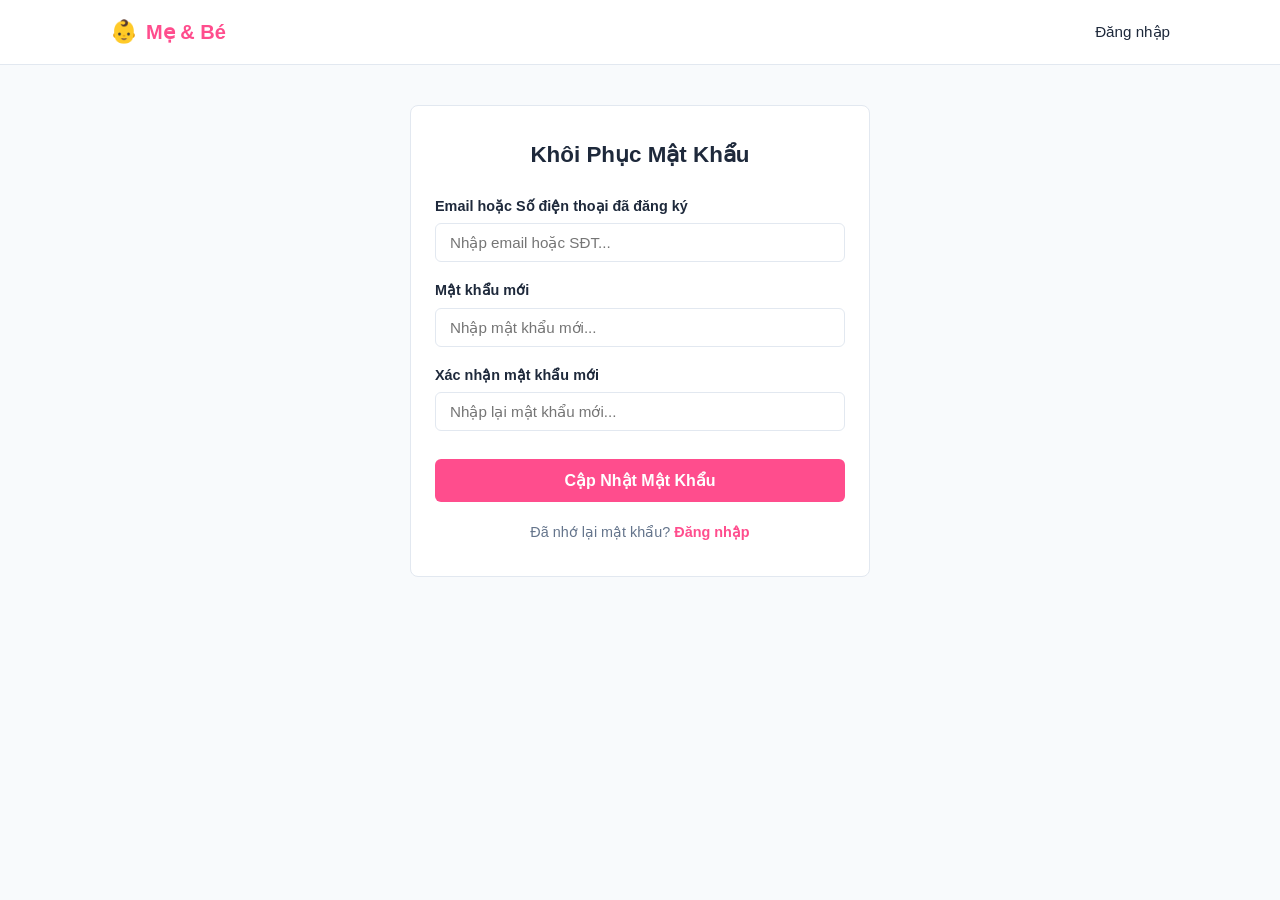
==== src/html/html-dangki-dangnhap/forgot-password.html @ 2bc08a85 "Hoan thien chuc nang dang ki tai khoan, dang nhap va quen mat khau" ====
<!DOCTYPE html>
<html lang="vi">
<head>
    <meta charset="UTF-8">
    <meta name="viewport" content="width=device-width, initial-scale=1.0">
    <title>Quên Mật Khẩu - Mẹ & Bé</title>
    <link rel="stylesheet" href="../../css/css-dangki-dangnhap/auth.css">
</head>
<body>

    <header class="header">
        <div class="header-container">
            <a href="login.html" class="logo">
                <span class="logo-icon">👶</span>
                <span class="logo-text">Mẹ & Bé</span>
            </a>
            
            <nav class="nav">
                <a href="login.html" class="nav-link">Đăng nhập</a>
            </nav>
        </div>
    </header>

    <main class="container">
        <section class="card auth-card">
            <h1 class="page-title">Khôi Phục Mật Khẩu</h1>

            <form id="forgot-form">
                <div class="form-group">
                    <label for="forgot-email" class="form-label">Email hoặc Số điện thoại đã đăng ký</label>
                    <input type="text" id="forgot-email" class="form-input" placeholder="Nhập email hoặc SĐT..." required>
                </div>

                <div class="form-group">
                    <label for="new-password" class="form-label">Mật khẩu mới</label>
                    <input type="password" id="new-password" class="form-input" placeholder="Nhập mật khẩu mới..." required>
                </div>

                <div class="form-group">
                    <label for="confirm-new-password" class="form-label">Xác nhận mật khẩu mới</label>
                    <input type="password" id="confirm-new-password" class="form-input" placeholder="Nhập lại mật khẩu mới..." required>
                </div>

                <div id="forgot-error" class="error-message"></div>

                <button type="submit" class="btn-primary">Cập Nhật Mật Khẩu</button>
            </form>

            <div class="auth-footer">
                <p>Đã nhớ lại mật khẩu? <a href="login.html" class="auth-link">Đăng nhập</a></p>
            </div>
        </section>
    </main>

    <script src="../../js/js-dangki-dangnhap/auth.js"></script>
</body>
</html>
---- src/css/css-dangki-dangnhap/auth.css ----
:root {
    --primary: #ff4d8d;
    --primary-hover: #e03a75;
    --text-main: #1e293b;
    --text-muted: #64748b;
    --bg-body: #f8fafc;
    --card-bg: #ffffff;
    --border-color: #e2e8f0;
    --error-color: #ef4444;
}

* {
    margin: 0;
    padding: 0;
    box-sizing: border-box;
}

body {
    font-family: -apple-system, BlinkMacSystemFont, "Segoe UI", Roboto, sans-serif;
    background-color: var(--bg-body);
    color: var(--text-main);
    line-height: 1.5;
}

.header {
    background-color: var(--card-bg);
    border-bottom: 1px solid var(--border-color);
    position: sticky;
    top: 0;
    z-index: 100;
}

.header-container {
    max-width: 1100px;
    margin: 0 auto;
    padding: 0 20px;
    height: 64px;
    display: flex;
    align-items: center;
    justify-content: space-between;
}

.logo {
    display: flex;
    align-items: center;
    gap: 8px;
    text-decoration: none;
}

.logo-icon {
    font-size: 1.4rem;
}

.logo-text {
    font-size: 1.25rem;
    font-weight: 700;
    color: var(--primary);
}

.nav {
    display: flex;
    align-items: center;
    gap: 20px;
}

.nav-link {
    text-decoration: none;
    color: var(--text-main);
    font-size: 0.95rem;
    font-weight: 500;
    transition: color 0.2s ease;
}

.nav-link:hover {
    color: var(--primary);
}

.container {
    max-width: 500px;
    margin: 40px auto;
    padding: 0 20px;
}

.card {
    background-color: var(--card-bg);
    border: 1px solid var(--border-color);
    border-radius: 8px;
    padding: 32px 24px;
}

.page-title {
    font-size: 1.4rem;
    font-weight: 700;
    color: var(--text-main);
    margin-bottom: 24px;
    text-align: center;
}

.form-group {
    margin-bottom: 18px;
}

.form-label {
    display: block;
    font-size: 0.9rem;
    font-weight: 600;
    color: var(--text-main);
    margin-bottom: 6px;
}

.form-input, .form-select {
    width: 100%;
    padding: 10px 14px;
    font-size: 0.95rem;
    border: 1px solid var(--border-color);
    border-radius: 6px;
    outline: none;
    transition: border-color 0.2s ease;
}

.form-input:focus, .form-select:focus {
    border-color: var(--primary);
}

.btn-primary {
    width: 100%;
    padding: 12px;
    background-color: var(--primary);
    color: #ffffff;
    border: none;
    border-radius: 6px;
    font-size: 1rem;
    font-weight: 600;
    cursor: pointer;
    margin-top: 10px;
    transition: background-color 0.2s ease;
}

.btn-primary:hover {
    background-color: var(--primary-hover);
}

.error-message {
    color: var(--error-color);
    font-size: 0.85rem;
    margin-bottom: 12px;
    display: none;
}

.auth-footer {
    margin-top: 20px;
    text-align: center;
    font-size: 0.9rem;
    color: var(--text-muted);
}

.auth-link {
    color: var(--primary);
    text-decoration: none;
    font-weight: 600;
}

.auth-link:hover {
    text-decoration: underline;
}
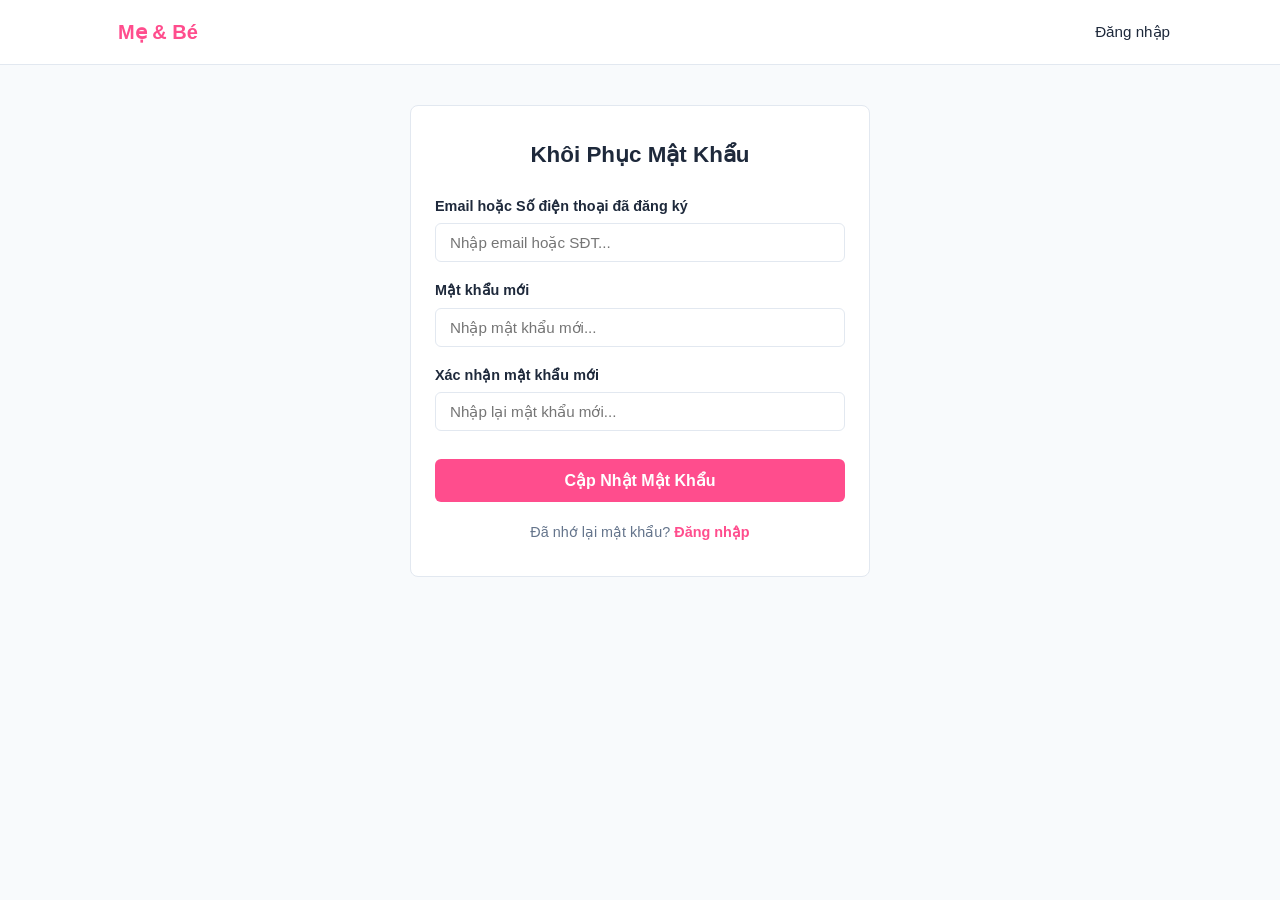
==== commit 68dee1f9: "cap nhat tinh nang nhap thong tin khach hang, dv" ====
--- a/src/html/html-dangki-dangnhap/forgot-password.html
+++ b/src/html/html-dangki-dangnhap/forgot-password.html
@@ -11,7 +11,7 @@
     <header class="header">
         <div class="header-container">
             <a href="login.html" class="logo">
-                <span class="logo-icon">👶</span>
+                <span class="logo-icon"></span>
                 <span class="logo-text">Mẹ & Bé</span>
             </a>
             
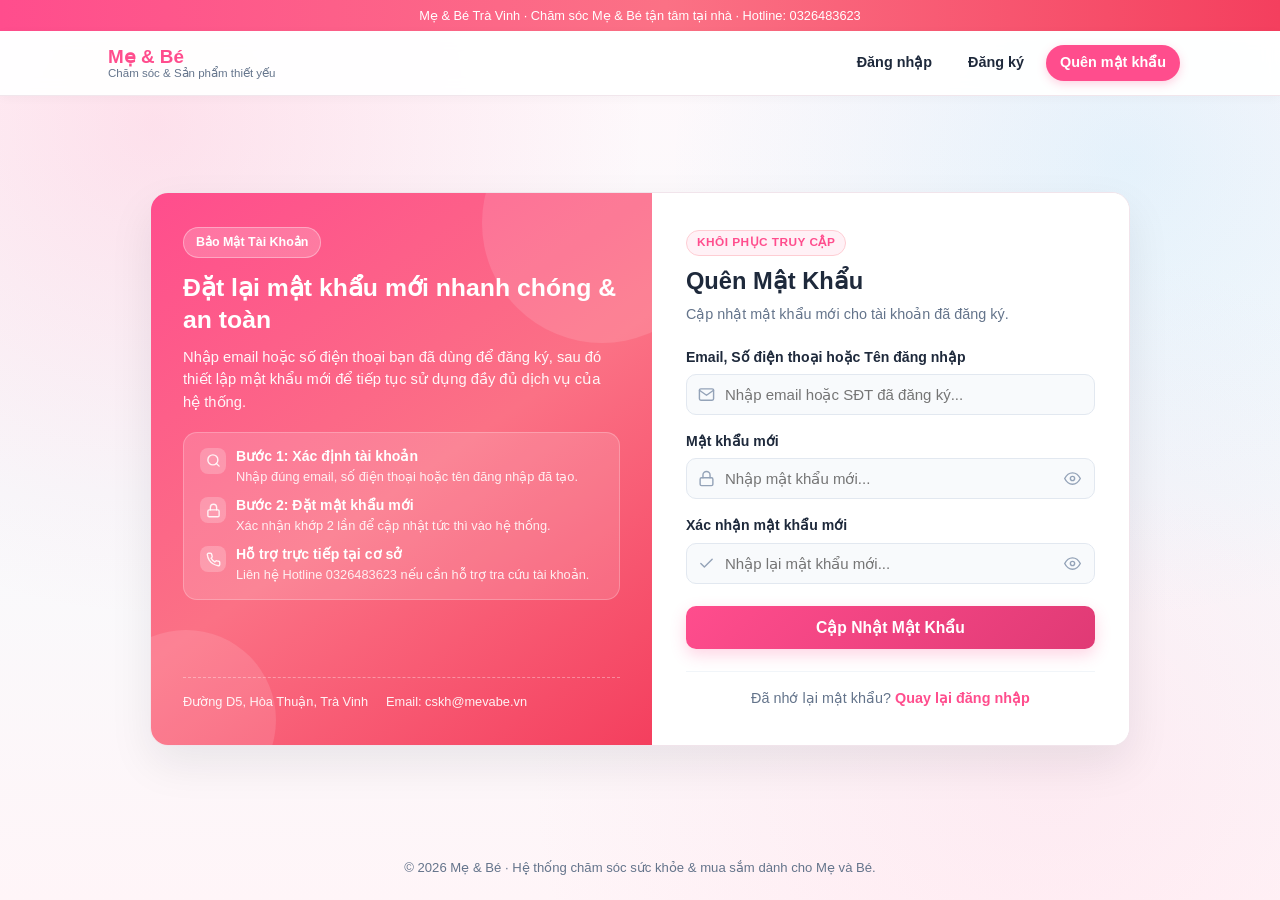
==== commit dc14c7ce: "update full chuc nang cho chu co so,toi uu hoa giao dien cua web" ====
--- a/src/html/html-dangki-dangnhap/forgot-password.html
+++ b/src/html/html-dangki-dangnhap/forgot-password.html
@@ -3,55 +3,169 @@
 <head>
     <meta charset="UTF-8">
     <meta name="viewport" content="width=device-width, initial-scale=1.0">
-    <title>Quên Mật Khẩu - Mẹ & Bé</title>
+    <title>Quên Mật Khẩu - Mẹ &amp; Bé</title>
     <link rel="stylesheet" href="../../css/css-dangki-dangnhap/auth.css">
+    <link rel="stylesheet" href="../../css/app-ui.css">
 </head>
 <body>
+
+    <div class="auth-top-strip">
+        Mẹ &amp; Bé Trà Vinh · Chăm sóc Mẹ &amp; Bé tận tâm tại nhà · Hotline: 0326483623
+    </div>
 
     <header class="header">
         <div class="header-container">
             <a href="login.html" class="logo">
                 <span class="logo-icon"></span>
-                <span class="logo-text">Mẹ & Bé</span>
+                <span class="logo-text-group">
+                    <span class="logo-text">Mẹ &amp; Bé</span>
+                    <span class="logo-sub">Chăm sóc &amp; Sản phẩm thiết yếu</span>
+                </span>
             </a>
-            
+
             <nav class="nav">
                 <a href="login.html" class="nav-link">Đăng nhập</a>
+                <a href="register.html" class="nav-link">Đăng ký</a>
+                <a href="forgot-password.html" class="nav-link active">Quên mật khẩu</a>
             </nav>
         </div>
     </header>
 
-    <main class="container">
-        <section class="card auth-card">
-            <h1 class="page-title">Khôi Phục Mật Khẩu</h1>
+    <main class="auth-main">
+        <div class="auth-shell">
+            <aside class="auth-showcase">
+                <div class="auth-showcase-top">
+                    <span class="showcase-pill">Bảo Mật Tài Khoản</span>
+                    <h2 class="showcase-title">Đặt lại mật khẩu mới nhanh chóng &amp; an toàn</h2>
+                    <p class="showcase-desc">
+                        Nhập email hoặc số điện thoại bạn đã dùng để đăng ký, sau đó thiết lập mật khẩu mới để tiếp tục sử dụng đầy đủ dịch vụ của hệ thống.
+                    </p>
 
-            <form id="forgot-form">
-                <div class="form-group">
-                    <label for="forgot-email" class="form-label">Email hoặc Số điện thoại đã đăng ký</label>
-                    <input type="text" id="forgot-email" class="form-input" placeholder="Nhập email hoặc SĐT..." required>
+                    <div class="showcase-illustration">
+                        <div class="showcase-feature">
+                            <span class="showcase-feature-icon" aria-hidden="true">
+                                <svg viewBox="0 0 24 24" width="15" height="15" fill="none" stroke="currentColor" stroke-width="2.2" stroke-linecap="round" stroke-linejoin="round">
+                                    <circle cx="11" cy="11" r="8"></circle>
+                                    <line x1="21" y1="21" x2="16.65" y2="16.65"></line>
+                                </svg>
+                            </span>
+                            <div>
+                                <strong>Bước 1: Xác định tài khoản</strong>
+                                <span>Nhập đúng email, số điện thoại hoặc tên đăng nhập đã tạo.</span>
+                            </div>
+                        </div>
+                        <div class="showcase-feature">
+                            <span class="showcase-feature-icon" aria-hidden="true">
+                                <svg viewBox="0 0 24 24" width="15" height="15" fill="none" stroke="currentColor" stroke-width="2.2" stroke-linecap="round" stroke-linejoin="round">
+                                    <rect x="3" y="11" width="18" height="11" rx="2" ry="2"></rect>
+                                    <path d="M7 11V7a5 5 0 0 1 10 0v4"></path>
+                                </svg>
+                            </span>
+                            <div>
+                                <strong>Bước 2: Đặt mật khẩu mới</strong>
+                                <span>Xác nhận khớp 2 lần để cập nhật tức thì vào hệ thống.</span>
+                            </div>
+                        </div>
+                        <div class="showcase-feature">
+                            <span class="showcase-feature-icon" aria-hidden="true">
+                                <svg viewBox="0 0 24 24" width="15" height="15" fill="none" stroke="currentColor" stroke-width="2.2" stroke-linecap="round" stroke-linejoin="round">
+                                    <path d="M22 16.92v3a2 2 0 0 1-2.18 2 19.79 19.79 0 0 1-8.63-3.07 19.5 19.5 0 0 1-6-6 19.79 19.79 0 0 1-3.07-8.67A2 2 0 0 1 4.11 2h3a2 2 0 0 1 2 1.72 12.84 12.84 0 0 0 .7 2.81 2 2 0 0 1-.45 2.11L8.09 9.91a16 16 0 0 0 6 6l1.27-1.27a2 2 0 0 1 2.11-.45 12.84 12.84 0 0 0 2.81.7A2 2 0 0 1 22 16.92z"></path>
+                                </svg>
+                            </span>
+                            <div>
+                                <strong>Hỗ trợ trực tiếp tại cơ sở</strong>
+                                <span>Liên hệ Hotline 0326483623 nếu cần hỗ trợ tra cứu tài khoản.</span>
+                            </div>
+                        </div>
+                    </div>
                 </div>
 
-                <div class="form-group">
-                    <label for="new-password" class="form-label">Mật khẩu mới</label>
-                    <input type="password" id="new-password" class="form-input" placeholder="Nhập mật khẩu mới..." required>
+                <div class="auth-showcase-bottom">
+                    <div class="showcase-contact">
+                        <span>Đường D5, Hòa Thuận, Trà Vinh</span>
+                        <span>Email: cskh@mevabe.vn</span>
+                    </div>
+                </div>
+            </aside>
+
+            <section class="auth-form-panel">
+                <div class="auth-form-header">
+                    <span class="auth-badge">Khôi phục truy cập</span>
+                    <h1 class="page-title">Quên Mật Khẩu</h1>
+                    <p class="page-subtitle">Cập nhật mật khẩu mới cho tài khoản đã đăng ký.</p>
                 </div>
 
-                <div class="form-group">
-                    <label for="confirm-new-password" class="form-label">Xác nhận mật khẩu mới</label>
-                    <input type="password" id="confirm-new-password" class="form-input" placeholder="Nhập lại mật khẩu mới..." required>
+                <form id="forgot-form">
+                    <div class="form-group">
+                        <label for="forgot-email" class="form-label">Email, Số điện thoại hoặc Tên đăng nhập</label>
+                        <div class="input-wrap">
+                            <span class="input-icon" aria-hidden="true">
+                                <svg viewBox="0 0 24 24" width="17" height="17" fill="none" stroke="currentColor" stroke-width="2" stroke-linecap="round" stroke-linejoin="round">
+                                    <path d="M4 4h16c1.1 0 2 .9 2 2v12c0 1.1-.9 2-2 2H4c-1.1 0-2-.9-2-2V6c0-1.1.9-2 2-2z"></path>
+                                    <polyline points="22,6 12,13 2,6"></polyline>
+                                </svg>
+                            </span>
+                            <input type="text" id="forgot-email" class="form-input" placeholder="Nhập email hoặc SĐT đã đăng ký..." required>
+                        </div>
+                    </div>
+
+                    <div class="form-group">
+                        <label for="new-password" class="form-label">Mật khẩu mới</label>
+                        <div class="input-wrap has-toggle">
+                            <span class="input-icon" aria-hidden="true">
+                                <svg viewBox="0 0 24 24" width="17" height="17" fill="none" stroke="currentColor" stroke-width="2" stroke-linecap="round" stroke-linejoin="round">
+                                    <rect x="3" y="11" width="18" height="11" rx="2" ry="2"></rect>
+                                    <path d="M7 11V7a5 5 0 0 1 10 0v4"></path>
+                                </svg>
+                            </span>
+                            <input type="password" id="new-password" class="form-input" placeholder="Nhập mật khẩu mới..." required>
+                            <button type="button" class="btn-toggle-pw" data-target="new-password" aria-label="Hiện mật khẩu" title="Hiện mật khẩu">
+                                <svg viewBox="0 0 24 24" width="17" height="17" fill="none" stroke="currentColor" stroke-width="2" stroke-linecap="round" stroke-linejoin="round">
+                                    <path d="M1 12s4-8 11-8 11 8 11 8-4 8-11 8-11-8-11-8z"></path>
+                                    <circle cx="12" cy="12" r="3"></circle>
+                                </svg>
+                            </button>
+                        </div>
+                    </div>
+
+                    <div class="form-group">
+                        <label for="confirm-new-password" class="form-label">Xác nhận mật khẩu mới</label>
+                        <div class="input-wrap has-toggle">
+                            <span class="input-icon" aria-hidden="true">
+                                <svg viewBox="0 0 24 24" width="17" height="17" fill="none" stroke="currentColor" stroke-width="2" stroke-linecap="round" stroke-linejoin="round">
+                                    <polyline points="20 6 9 17 4 12"></polyline>
+                                </svg>
+                            </span>
+                            <input type="password" id="confirm-new-password" class="form-input" placeholder="Nhập lại mật khẩu mới..." required>
+                            <button type="button" class="btn-toggle-pw" data-target="confirm-new-password" aria-label="Hiện mật khẩu" title="Hiện mật khẩu">
+                                <svg viewBox="0 0 24 24" width="17" height="17" fill="none" stroke="currentColor" stroke-width="2" stroke-linecap="round" stroke-linejoin="round">
+                                    <path d="M1 12s4-8 11-8 11 8 11 8-4 8-11 8-11-8-11-8z"></path>
+                                    <circle cx="12" cy="12" r="3"></circle>
+                                </svg>
+                            </button>
+                        </div>
+                    </div>
+
+                    <div id="forgot-error" class="error-message"></div>
+
+                    <button type="submit" class="btn-primary">Cập Nhật Mật Khẩu</button>
+                </form>
+
+                <div class="auth-divider"></div>
+
+                <div class="auth-footer">
+                    <p>Đã nhớ lại mật khẩu? <a href="login.html" class="auth-link">Quay lại đăng nhập</a></p>
                 </div>
-
-                <div id="forgot-error" class="error-message"></div>
-
-                <button type="submit" class="btn-primary">Cập Nhật Mật Khẩu</button>
-            </form>
-
-            <div class="auth-footer">
-                <p>Đã nhớ lại mật khẩu? <a href="login.html" class="auth-link">Đăng nhập</a></p>
-            </div>
-        </section>
+            </section>
+        </div>
     </main>
 
+    <footer class="auth-site-footer">
+        © 2026 Mẹ &amp; Bé · Hệ thống chăm sóc sức khỏe &amp; mua sắm dành cho Mẹ và Bé.
+    </footer>
+
+    <script src="../../js/app-ui.js"></script>
+    <script src="../../js/app-data.js"></script>
     <script src="../../js/js-dangki-dangnhap/auth.js"></script>
 </body>
-</html>+</html>
--- a/src/css/css-dangki-dangnhap/auth.css
+++ b/src/css/css-dangki-dangnhap/auth.css
@@ -1,12 +1,13 @@
 :root {
     --primary: #ff4d8d;
     --primary-hover: #e03a75;
+    --primary-soft: #fff1f6;
     --text-main: #1e293b;
     --text-muted: #64748b;
-    --bg-body: #f8fafc;
+    --bg-body: #fff7fa;
     --card-bg: #ffffff;
     --border-color: #e2e8f0;
-    --error-color: #ef4444;
+    --error-color: #dc2626;
 }
 
 * {
@@ -17,138 +18,411 @@
 
 body {
     font-family: -apple-system, BlinkMacSystemFont, "Segoe UI", Roboto, sans-serif;
-    background-color: var(--bg-body);
+    background:
+        radial-gradient(circle at 12% 14%, rgba(255, 77, 141, 0.14) 0%, transparent 36%),
+        radial-gradient(circle at 88% 18%, rgba(56, 189, 248, 0.12) 0%, transparent 34%),
+        radial-gradient(circle at 82% 85%, rgba(255, 182, 210, 0.18) 0%, transparent 40%),
+        linear-gradient(180deg, #fff8fb 0%, #f8fafc 55%, #fff5f8 100%);
     color: var(--text-main);
     line-height: 1.5;
-}
-
+    min-height: 100vh;
+    display: flex;
+    flex-direction: column;
+}
+
+/* Thanh thông tin đầu trang */
+.auth-top-strip {
+    background: linear-gradient(90deg, #ff4d8d 0%, #fb7185 52%, #f43f5e 100%);
+    color: #ffffff;
+    font-size: 0.8rem;
+    font-weight: 500;
+    text-align: center;
+    padding: 6px 16px;
+}
+
+/* Header */
 .header {
-    background-color: var(--card-bg);
-    border-bottom: 1px solid var(--border-color);
+    background-color: rgba(255, 255, 255, 0.94);
+    backdrop-filter: blur(8px);
+    border-bottom: 1px solid #f1e6ec;
     position: sticky;
     top: 0;
     z-index: 100;
+    box-shadow: 0 2px 10px rgba(15, 23, 42, 0.03);
 }
 
 .header-container {
-    max-width: 1100px;
+    max-width: 1120px;
     margin: 0 auto;
     padding: 0 20px;
     height: 64px;
     display: flex;
     align-items: center;
     justify-content: space-between;
+    gap: 16px;
 }
 
 .logo {
-    display: flex;
+    display: inline-flex;
     align-items: center;
     gap: 8px;
     text-decoration: none;
 }
 
-.logo-icon {
-    font-size: 1.4rem;
+.logo-text-group {
+    display: flex;
+    flex-direction: column;
+    line-height: 1.15;
 }
 
 .logo-text {
-    font-size: 1.25rem;
-    font-weight: 700;
-    color: var(--primary);
+    font-size: 1.18rem;
+    font-weight: 800;
+    color: var(--primary);
+}
+
+.logo-sub {
+    font-size: 0.72rem;
+    color: var(--text-muted);
+    font-weight: 500;
 }
 
 .nav {
     display: flex;
     align-items: center;
-    gap: 20px;
+    gap: 8px;
 }
 
 .nav-link {
     text-decoration: none;
     color: var(--text-main);
-    font-size: 0.95rem;
-    font-weight: 500;
-    transition: color 0.2s ease;
+    font-size: 0.9rem;
+    font-weight: 600;
+    padding: 7px 14px;
+    border-radius: 999px;
+    transition: all 0.2s ease;
 }
 
 .nav-link:hover {
     color: var(--primary);
-}
-
-.container {
-    max-width: 500px;
-    margin: 40px auto;
-    padding: 0 20px;
-}
-
-.card {
+    background-color: var(--primary-soft);
+}
+
+.nav-link.active {
+    background-color: var(--primary);
+    color: #ffffff;
+    box-shadow: 0 3px 10px rgba(255, 77, 141, 0.25);
+}
+
+/* Main Split Layout */
+.auth-main {
+    flex: 1;
+    display: flex;
+    align-items: center;
+    justify-content: center;
+    padding: 32px 20px;
+}
+
+.auth-shell {
+    width: 100%;
+    max-width: 980px;
+    display: grid;
+    grid-template-columns: 1.05fr 1fr;
     background-color: var(--card-bg);
-    border: 1px solid var(--border-color);
+    border: 1px solid #f1e4eb;
+    border-radius: 18px;
+    overflow: hidden;
+    box-shadow: 0 18px 44px rgba(15, 23, 42, 0.08);
+}
+
+/* Left Brand Showcase Panel */
+.auth-showcase {
+    background: linear-gradient(145deg, #ff4d8d 0%, #fb7185 52%, #f43f5e 100%);
+    color: #ffffff;
+    padding: 34px 32px;
+    display: flex;
+    flex-direction: column;
+    justify-content: space-between;
+    gap: 22px;
+    position: relative;
+    overflow: hidden;
+}
+
+.auth-showcase::before,
+.auth-showcase::after {
+    content: "";
+    position: absolute;
+    border-radius: 50%;
+    background: rgba(255, 255, 255, 0.12);
+    pointer-events: none;
+}
+
+.auth-showcase::before {
+    width: 240px;
+    height: 240px;
+    top: -90px;
+    right: -70px;
+}
+
+.auth-showcase::after {
+    width: 180px;
+    height: 180px;
+    bottom: -65px;
+    left: -55px;
+}
+
+.auth-showcase-top,
+.auth-showcase-bottom {
+    position: relative;
+    z-index: 1;
+}
+
+.showcase-pill {
+    display: inline-flex;
+    align-items: center;
+    gap: 6px;
+    background: rgba(255, 255, 255, 0.2);
+    border: 1px solid rgba(255, 255, 255, 0.35);
+    padding: 5px 12px;
+    border-radius: 999px;
+    font-size: 0.78rem;
+    font-weight: 600;
+    margin-bottom: 14px;
+}
+
+.showcase-title {
+    font-size: 1.55rem;
+    font-weight: 800;
+    line-height: 1.28;
+    margin-bottom: 10px;
+}
+
+.showcase-desc {
+    font-size: 0.92rem;
+    color: rgba(255, 255, 255, 0.94);
+    line-height: 1.55;
+    margin-bottom: 18px;
+}
+
+.showcase-illustration {
+    background: rgba(255, 255, 255, 0.14);
+    border: 1px solid rgba(255, 255, 255, 0.24);
+    border-radius: 14px;
+    padding: 14px 16px;
+    display: flex;
+    flex-direction: column;
+    gap: 10px;
+}
+
+.showcase-feature {
+    display: flex;
+    align-items: flex-start;
+    gap: 10px;
+    font-size: 0.87rem;
+    line-height: 1.4;
+}
+
+.showcase-feature-icon {
+    width: 26px;
+    height: 26px;
     border-radius: 8px;
-    padding: 32px 24px;
+    background: rgba(255, 255, 255, 0.22);
+    display: inline-flex;
+    align-items: center;
+    justify-content: center;
+    flex-shrink: 0;
+    margin-top: 1px;
+}
+
+.showcase-feature strong {
+    display: block;
+    font-size: 0.88rem;
+    font-weight: 700;
+}
+
+.showcase-feature span {
+    font-size: 0.8rem;
+    color: rgba(255, 255, 255, 0.88);
+}
+
+.showcase-contact {
+    display: flex;
+    flex-wrap: wrap;
+    gap: 10px 18px;
+    font-size: 0.8rem;
+    color: rgba(255, 255, 255, 0.92);
+    padding-top: 14px;
+    border-top: 1px dashed rgba(255, 255, 255, 0.35);
+}
+
+/* Right Form Panel */
+.auth-form-panel {
+    padding: 36px 34px;
+    display: flex;
+    flex-direction: column;
+    justify-content: center;
+    background-color: #ffffff;
+}
+
+.auth-form-header {
+    margin-bottom: 22px;
+}
+
+.auth-badge {
+    display: inline-block;
+    font-size: 0.74rem;
+    font-weight: 700;
+    text-transform: uppercase;
+    letter-spacing: 0.04em;
+    color: var(--primary);
+    background-color: var(--primary-soft);
+    border: 1px solid #fecdd3;
+    padding: 3px 10px;
+    border-radius: 999px;
+    margin-bottom: 8px;
 }
 
 .page-title {
-    font-size: 1.4rem;
-    font-weight: 700;
+    font-size: 1.48rem;
+    font-weight: 800;
     color: var(--text-main);
-    margin-bottom: 24px;
-    text-align: center;
+    margin-bottom: 4px;
+    text-align: left;
+}
+
+.page-subtitle {
+    font-size: 0.9rem;
+    color: var(--text-muted);
 }
 
 .form-group {
-    margin-bottom: 18px;
+    margin-bottom: 16px;
 }
 
 .form-label {
     display: block;
-    font-size: 0.9rem;
+    font-size: 0.88rem;
     font-weight: 600;
     color: var(--text-main);
     margin-bottom: 6px;
 }
 
-.form-input, .form-select {
+.input-wrap {
+    position: relative;
+    display: flex;
+    align-items: center;
+}
+
+.input-icon {
+    position: absolute;
+    left: 12px;
+    color: #94a3b8;
+    display: inline-flex;
+    align-items: center;
+    pointer-events: none;
+    transition: color 0.2s ease;
+}
+
+.form-input {
     width: 100%;
-    padding: 10px 14px;
-    font-size: 0.95rem;
+    padding: 11px 14px 11px 38px;
+    font-family: inherit;
+    font-size: 0.94rem;
+    color: var(--text-main);
+    background-color: #f8fafc;
     border: 1px solid var(--border-color);
+    border-radius: 10px;
+    outline: none;
+    transition: border-color 0.2s ease, background-color 0.2s ease, box-shadow 0.2s ease;
+}
+
+.input-wrap.has-toggle .form-input {
+    padding-right: 42px;
+}
+
+.form-input:focus {
+    background-color: #ffffff;
+    border-color: var(--primary);
+    box-shadow: 0 0 0 3px rgba(255, 77, 141, 0.12);
+}
+
+.input-wrap:focus-within .input-icon {
+    color: var(--primary);
+}
+
+.btn-toggle-pw {
+    position: absolute;
+    right: 10px;
+    background: transparent;
+    border: none;
+    color: #94a3b8;
+    padding: 4px;
     border-radius: 6px;
-    outline: none;
-    transition: border-color 0.2s ease;
-}
-
-.form-input:focus, .form-select:focus {
-    border-color: var(--primary);
+    cursor: pointer;
+    display: inline-flex;
+    align-items: center;
+    justify-content: center;
+    transition: color 0.16s ease, background-color 0.16s ease;
+}
+
+.btn-toggle-pw:hover {
+    color: var(--primary);
+    background-color: var(--primary-soft);
+}
+
+.auth-inline-row {
+    display: flex;
+    justify-content: flex-end;
+    align-items: center;
+    margin-top: -4px;
+    margin-bottom: 14px;
 }
 
 .btn-primary {
     width: 100%;
-    padding: 12px;
-    background-color: var(--primary);
+    padding: 12px 16px;
+    background: linear-gradient(135deg, #ff4d8d 0%, #e03a75 100%);
     color: #ffffff;
     border: none;
-    border-radius: 6px;
-    font-size: 1rem;
-    font-weight: 600;
+    border-radius: 10px;
+    font-family: inherit;
+    font-size: 0.98rem;
+    font-weight: 700;
     cursor: pointer;
-    margin-top: 10px;
-    transition: background-color 0.2s ease;
+    margin-top: 6px;
+    box-shadow: 0 6px 16px rgba(255, 77, 141, 0.24);
+    transition: transform 0.15s ease, box-shadow 0.2s ease, filter 0.2s ease;
 }
 
 .btn-primary:hover {
-    background-color: var(--primary-hover);
+    filter: brightness(0.97);
+    box-shadow: 0 8px 20px rgba(255, 77, 141, 0.32);
+    transform: translateY(-1px);
+}
+
+.btn-primary:active {
+    transform: translateY(0);
 }
 
 .error-message {
     color: var(--error-color);
-    font-size: 0.85rem;
+    background-color: #fef2f2;
+    border: 1px solid #fecaca;
+    border-radius: 8px;
+    padding: 9px 12px;
+    font-size: 0.86rem;
+    font-weight: 500;
     margin-bottom: 12px;
     display: none;
 }
 
+.auth-divider {
+    height: 1px;
+    background-color: #f1f5f9;
+    margin: 22px 0 16px;
+}
+
 .auth-footer {
-    margin-top: 20px;
     text-align: center;
     font-size: 0.9rem;
     color: var(--text-muted);
@@ -162,4 +436,48 @@
 
 .auth-link:hover {
     text-decoration: underline;
-}+}
+
+.auth-site-footer {
+    text-align: center;
+    padding: 16px 20px 22px;
+    font-size: 0.82rem;
+    color: var(--text-muted);
+}
+
+@media (max-width: 840px) {
+    .auth-shell {
+        grid-template-columns: 1fr;
+        max-width: 480px;
+    }
+
+    .auth-showcase {
+        padding: 24px 22px;
+    }
+
+    .showcase-title {
+        font-size: 1.32rem;
+    }
+
+    .auth-form-panel {
+        padding: 26px 22px;
+    }
+}
+
+@media (max-width: 520px) {
+    .header-container {
+        height: auto;
+        min-height: 60px;
+        padding: 10px 14px;
+        flex-wrap: wrap;
+    }
+
+    .nav-link {
+        padding: 6px 10px;
+        font-size: 0.84rem;
+    }
+
+    .auth-main {
+        padding: 18px 14px;
+    }
+}
--- a/src/css/app-ui.css
+++ b/src/css/app-ui.css
@@ -0,0 +1,502 @@
+/* =========================================================
+   APP UI SHARED COMPONENTS (AVATAR & POPUP MODALS)
+   Giữ đồng bộ tông màu Hồng (#ff4d8d) & phong cách tối giản cũ
+   ========================================================= */
+
+.hidden {
+    display: none !important;
+}
+
+/* Avatar */
+.app-avatar {
+    display: inline-flex;
+    align-items: center;
+    justify-content: center;
+    border-radius: 50%;
+    background-color: #ffe4ee;
+    color: var(--primary, #ff4d8d);
+    font-weight: 700;
+    overflow: hidden;
+    flex-shrink: 0;
+    border: 2px solid #ffc9dc;
+    user-select: none;
+    line-height: 1;
+}
+
+.app-avatar img {
+    width: 100%;
+    height: 100%;
+    object-fit: cover;
+    display: block;
+}
+
+/* Header user pill */
+.header-user {
+    display: inline-flex;
+    align-items: center;
+    gap: 8px;
+    text-decoration: none;
+    color: var(--text-main, #1e293b);
+    font-size: 0.9rem;
+    font-weight: 600;
+    padding: 4px 10px 4px 4px;
+    border-radius: 999px;
+    border: 1px solid var(--border-color, #e2e8f0);
+    background-color: #ffffff;
+    transition: border-color 0.2s ease, background-color 0.2s ease;
+    white-space: nowrap;
+}
+
+.header-user:hover {
+    border-color: var(--primary, #ff4d8d);
+    background-color: #fff5f8;
+}
+
+.header-right {
+    display: flex;
+    align-items: center;
+    gap: 10px;
+}
+
+.btn-logout {
+    padding: 7px 12px;
+    border: 1px solid var(--border-color, #e2e8f0);
+    border-radius: 6px;
+    background-color: #ffffff;
+    color: var(--text-main, #1e293b);
+    font-family: inherit;
+    font-size: 0.85rem;
+    font-weight: 600;
+    cursor: pointer;
+    transition: all 0.2s ease;
+    white-space: nowrap;
+}
+
+.btn-logout:hover {
+    border-color: #fecaca;
+    background-color: #fef2f2;
+    color: #ef4444;
+}
+
+/* Service image upload & thumbnails */
+.service-image-preview {
+    width: 120px;
+    height: 84px;
+    border-radius: 8px;
+    border: 1px solid var(--border-color, #e2e8f0);
+    background-color: #ffe4ee;
+    color: var(--primary, #ff4d8d);
+    display: flex;
+    align-items: center;
+    justify-content: center;
+    font-size: 0.8rem;
+    font-weight: 600;
+    overflow: hidden;
+    flex-shrink: 0;
+    text-align: center;
+    padding: 4px;
+}
+
+.service-image-preview img {
+    width: 100%;
+    height: 100%;
+    object-fit: cover;
+    display: block;
+}
+
+.service-thumb {
+    width: 56px;
+    height: 42px;
+    border-radius: 6px;
+    border: 1px solid var(--border-color, #e2e8f0);
+    background-color: #ffe4ee;
+    color: var(--primary, #ff4d8d);
+    display: inline-flex;
+    align-items: center;
+    justify-content: center;
+    font-size: 0.72rem;
+    font-weight: 700;
+    overflow: hidden;
+    flex-shrink: 0;
+}
+
+.service-thumb img {
+    width: 100%;
+    height: 100%;
+    object-fit: cover;
+    display: block;
+}
+
+.service-card-image {
+    width: 100%;
+    height: 150px;
+    border-radius: 6px;
+    overflow: hidden;
+    margin-bottom: 12px;
+    border: 1px solid var(--border-color, #e2e8f0);
+    background-color: #fff1f6;
+}
+
+.service-card-image img {
+    width: 100%;
+    height: 100%;
+    object-fit: cover;
+    display: block;
+}
+
+.service-detail-image {
+    width: 100%;
+    max-height: 280px;
+    border-radius: 8px;
+    overflow: hidden;
+    margin-bottom: 16px;
+    border: 1px solid var(--border-color, #e2e8f0);
+}
+
+.service-detail-image img {
+    width: 100%;
+    max-height: 280px;
+    object-fit: cover;
+    display: block;
+}
+
+/* Profile avatar row */
+.profile-avatar-row {
+    display: flex;
+    align-items: center;
+    gap: 16px;
+    padding-bottom: 16px;
+    margin-bottom: 4px;
+    border-bottom: 1px dashed var(--border-color, #e2e8f0);
+}
+
+.profile-avatar-meta {
+    display: flex;
+    flex-direction: column;
+    gap: 2px;
+}
+
+.profile-avatar-name {
+    font-size: 1.1rem;
+    font-weight: 700;
+    color: var(--text-main, #1e293b);
+}
+
+.profile-avatar-role {
+    font-size: 0.88rem;
+    color: var(--text-muted, #64748b);
+}
+
+/* Avatar Upload Control */
+.avatar-upload {
+    display: flex;
+    align-items: center;
+    gap: 16px;
+    flex-wrap: wrap;
+    padding: 12px;
+    background-color: #f8fafc;
+    border: 1px solid var(--border-color, #e2e8f0);
+    border-radius: 8px;
+}
+
+.avatar-upload-controls {
+    display: flex;
+    flex-direction: column;
+    gap: 8px;
+}
+
+.avatar-upload-actions {
+    display: flex;
+    align-items: center;
+    gap: 8px;
+    flex-wrap: wrap;
+}
+
+.avatar-upload-hint {
+    font-size: 0.8rem;
+    color: var(--text-muted, #64748b);
+}
+
+/* Shared Buttons inside AppUI */
+.app-btn {
+    padding: 8px 16px;
+    border: none;
+    border-radius: 6px;
+    font-family: inherit;
+    font-size: 0.9rem;
+    font-weight: 600;
+    cursor: pointer;
+    transition: background-color 0.2s ease, opacity 0.2s ease;
+    display: inline-flex;
+    align-items: center;
+    justify-content: center;
+    gap: 6px;
+}
+
+.app-btn-primary {
+    background-color: var(--primary, #ff4d8d);
+    color: #ffffff;
+}
+
+.app-btn-primary:hover {
+    background-color: var(--primary-hover, #e03a75);
+}
+
+.app-btn-secondary {
+    background-color: #e2e8f0;
+    color: var(--text-main, #1e293b);
+}
+
+.app-btn-secondary:hover {
+    background-color: #cbd5e1;
+}
+
+.app-btn-danger {
+    background-color: #ef4444;
+    color: #ffffff;
+}
+
+.app-btn-danger:hover {
+    background-color: #dc2626;
+}
+
+/* Modal Overlay & Dialog */
+.app-modal-overlay {
+    position: fixed;
+    inset: 0;
+    background-color: rgba(15, 23, 42, 0.5);
+    display: flex;
+    align-items: center;
+    justify-content: center;
+    padding: 16px;
+    z-index: 2000;
+    animation: appFadeIn 0.18s ease-out;
+}
+
+.app-modal {
+    background-color: #ffffff;
+    border: 1px solid var(--border-color, #e2e8f0);
+    border-radius: 8px;
+    width: 92%;
+    max-width: 460px;
+    padding: 24px;
+    box-shadow: 0 12px 28px rgba(15, 23, 42, 0.18);
+    animation: appSlideIn 0.2s ease-out;
+    max-height: 90vh;
+    overflow-y: auto;
+}
+
+.app-modal.app-modal-profile {
+    max-width: 560px;
+}
+
+.app-modal-header {
+    display: flex;
+    flex-direction: column;
+    align-items: center;
+    text-align: center;
+    gap: 10px;
+    margin-bottom: 14px;
+}
+
+.app-modal-icon {
+    width: 52px;
+    height: 52px;
+    border-radius: 50%;
+    display: flex;
+    align-items: center;
+    justify-content: center;
+    font-size: 1.5rem;
+    font-weight: 700;
+}
+
+.app-modal-icon.success {
+    background-color: #d1fae5;
+    color: #10b981;
+}
+
+.app-modal-icon.error {
+    background-color: #fee2e2;
+    color: #ef4444;
+}
+
+.app-modal-icon.warning {
+    background-color: #fef3c7;
+    color: #d97706;
+}
+
+.app-modal-title {
+    font-size: 1.15rem;
+    font-weight: 700;
+    color: var(--text-main, #1e293b);
+}
+
+.app-modal-message {
+    font-size: 0.94rem;
+    color: var(--text-muted, #64748b);
+    text-align: center;
+    line-height: 1.55;
+    margin-bottom: 16px;
+}
+
+.app-modal-details {
+    background-color: #f8fafc;
+    border: 1px solid var(--border-color, #e2e8f0);
+    border-radius: 6px;
+    padding: 12px 14px;
+    margin-bottom: 16px;
+    display: flex;
+    flex-direction: column;
+    gap: 8px;
+}
+
+.app-modal-detail-row {
+    display: flex;
+    justify-content: space-between;
+    gap: 12px;
+    font-size: 0.9rem;
+    border-bottom: 1px dashed #e2e8f0;
+    padding-bottom: 6px;
+}
+
+.app-modal-detail-row:last-child {
+    border-bottom: none;
+    padding-bottom: 0;
+}
+
+.app-modal-detail-label {
+    font-weight: 600;
+    color: var(--text-muted, #64748b);
+    flex-shrink: 0;
+}
+
+.app-modal-detail-value {
+    color: var(--text-main, #1e293b);
+    font-weight: 500;
+    text-align: right;
+    word-break: break-word;
+}
+
+.app-modal-table-wrap {
+    border: 1px solid var(--border-color, #e2e8f0);
+    border-radius: 6px;
+    overflow: auto;
+    max-height: 220px;
+    margin-bottom: 16px;
+}
+
+.app-modal-table {
+    width: 100%;
+    border-collapse: collapse;
+    font-size: 0.88rem;
+    text-align: left;
+}
+
+.app-modal-table th,
+.app-modal-table td {
+    padding: 8px 10px;
+    border-bottom: 1px solid var(--border-color, #e2e8f0);
+}
+
+.app-modal-table th {
+    background-color: #f1f5f9;
+    font-weight: 600;
+    color: var(--text-main, #1e293b);
+    position: sticky;
+    top: 0;
+}
+
+.app-modal-table tbody tr:last-child td {
+    border-bottom: none;
+}
+
+.app-modal-actions {
+    display: flex;
+    justify-content: flex-end;
+    gap: 10px;
+    margin-top: 8px;
+}
+
+.app-modal-actions.centered {
+    justify-content: center;
+}
+
+/* Profile Modal Variant */
+.app-profile-header {
+    display: flex;
+    align-items: center;
+    gap: 16px;
+    padding-bottom: 14px;
+    margin-bottom: 14px;
+    border-bottom: 1px solid var(--border-color, #e2e8f0);
+}
+
+.app-profile-meta {
+    display: flex;
+    flex-direction: column;
+    gap: 4px;
+    min-width: 0;
+}
+
+.app-profile-name {
+    font-size: 1.15rem;
+    font-weight: 700;
+    color: var(--primary, #ff4d8d);
+    word-break: break-word;
+}
+
+.app-profile-subtitle {
+    font-size: 0.9rem;
+    color: var(--text-muted, #64748b);
+}
+
+.app-profile-section {
+    margin-bottom: 14px;
+}
+
+.app-profile-section-title {
+    font-size: 0.95rem;
+    font-weight: 600;
+    color: var(--text-main, #1e293b);
+    margin-bottom: 8px;
+}
+
+.app-profile-empty {
+    font-size: 0.9rem;
+    color: var(--text-muted, #64748b);
+    font-style: italic;
+    padding: 12px;
+    background-color: #f8fafc;
+    border: 1px dashed var(--border-color, #e2e8f0);
+    border-radius: 6px;
+}
+
+@keyframes appFadeIn {
+    from { opacity: 0; }
+    to { opacity: 1; }
+}
+
+@keyframes appSlideIn {
+    from { opacity: 0; transform: translateY(-10px); }
+    to { opacity: 1; transform: translateY(0); }
+}
+
+@media (max-width: 520px) {
+    .app-modal {
+        padding: 18px;
+    }
+
+    .app-modal-detail-row {
+        flex-direction: column;
+        gap: 2px;
+    }
+
+    .app-modal-detail-value {
+        text-align: left;
+    }
+
+    .app-profile-header {
+        flex-direction: column;
+        text-align: center;
+    }
+}
